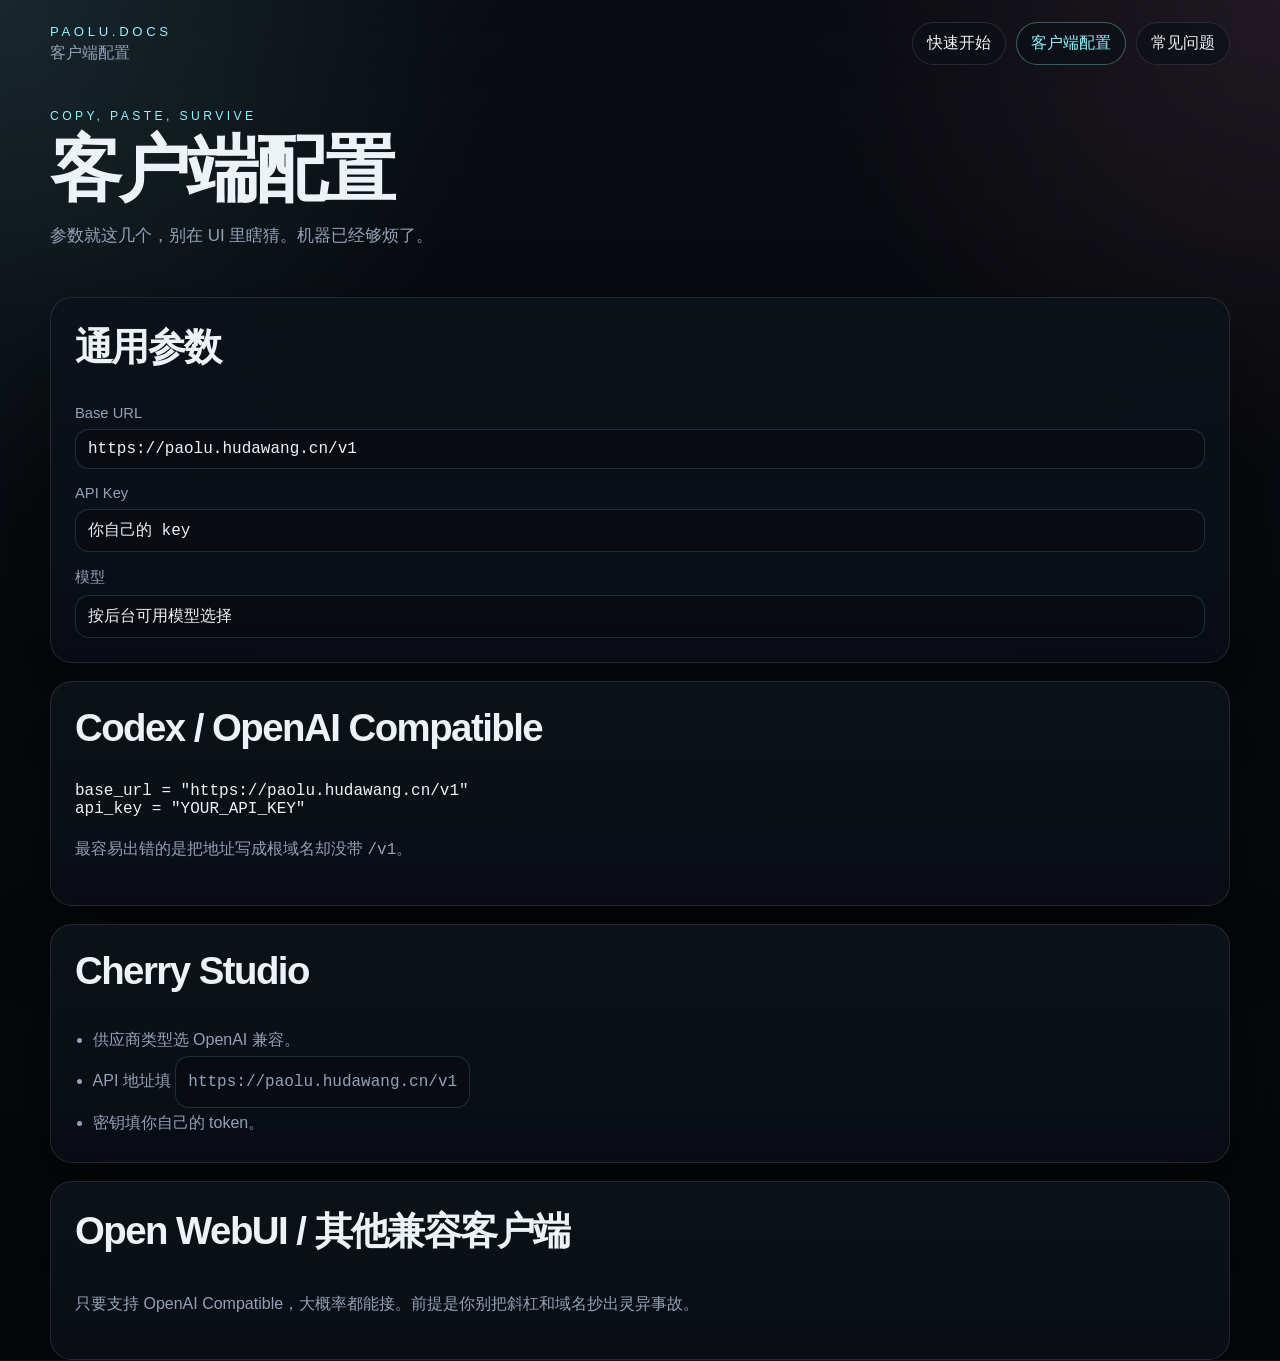
==== clients/index.html @ 4efce5a0 "docs: scaffold paolu help site" ====
<!doctype html>
<html lang="zh-CN">
<head>
  <meta charset="utf-8" />
  <meta name="viewport" content="width=device-width, initial-scale=1" />
  <title>客户端配置 · 虎哥跑路了</title>
  <meta name="description" content="常见客户端配置示例，少一点猜，多一点复制。" />
  <link rel="stylesheet" href="/styles/ghost.css" />
</head>
<body data-page="clients">
  <div class="noise"></div>
  <header class="site-header shell">
    <a class="brand" href="/">
      <span class="brand-mark">PAOLU.DOCS</span>
      <span class="brand-sub">客户端配置</span>
    </a>
    <nav class="top-nav">
      <a href="/quickstart/">快速开始</a>
      <a class="active" href="/clients/">客户端配置</a>
      <a href="/faq/">常见问题</a>
    </nav>
  </header>

  <main class="shell">
    <section class="section-head compact">
      <p class="eyebrow">Copy, Paste, Survive</p>
      <h1>客户端配置</h1>
      <p class="lead">参数就这几个，别在 UI 里瞎猜。机器已经够烦了。</p>
    </section>

    <section class="card-grid single-column">
      <article class="panel">
        <h2>通用参数</h2>
        <div class="kv-list">
          <div><span>Base URL</span><code data-copy>https://paolu.hudawang.cn/v1</code></div>
          <div><span>API Key</span><code>你自己的 key</code></div>
          <div><span>模型</span><code>按后台可用模型选择</code></div>
        </div>
      </article>

      <article class="panel">
        <h2>Codex / OpenAI Compatible</h2>
        <pre><code>base_url = "https://paolu.hudawang.cn/v1"
api_key = "YOUR_API_KEY"</code></pre>
        <p class="muted">最容易出错的是把地址写成根域名却没带 <code>/v1</code>。</p>
      </article>

      <article class="panel">
        <h2>Cherry Studio</h2>
        <ul class="checklist">
          <li>供应商类型选 OpenAI 兼容。</li>
          <li>API 地址填 <code data-copy>https://paolu.hudawang.cn/v1</code></li>
          <li>密钥填你自己的 token。</li>
        </ul>
      </article>

      <article class="panel">
        <h2>Open WebUI / 其他兼容客户端</h2>
        <p>只要支持 OpenAI Compatible，大概率都能接。前提是你别把斜杠和域名抄出灵异事故。</p>
      </article>
    </section>
  </main>

  <script src="/scripts/app.js" defer></script>
</body>
</html>
---- styles/ghost.css ----
:root {
  color-scheme: dark;
  --bg: #07090d;
  --panel: rgba(12, 16, 24, 0.9);
  --panel-2: rgba(16, 22, 32, 0.94);
  --text: #edf2f7;
  --muted: #93a2b8;
  --line: rgba(148, 163, 184, 0.18);
  --accent: #91f3ff;
  --accent-2: #fd90b7;
  --danger: #ff8d8d;
  --shadow: 0 30px 80px rgba(0, 0, 0, 0.42);
  --radius: 22px;
}

* {
  box-sizing: border-box;
}

html {
  scroll-behavior: smooth;
}

body {
  margin: 0;
  min-height: 100vh;
  color: var(--text);
  font-family: "Segoe UI", "PingFang SC", "Microsoft YaHei", sans-serif;
  background:
    radial-gradient(circle at top left, rgba(145, 243, 255, 0.12), transparent 28%),
    radial-gradient(circle at top right, rgba(253, 144, 183, 0.1), transparent 26%),
    linear-gradient(180deg, #080b10 0%, #05070a 100%);
}

body::before {
  content: "";
  position: fixed;
  inset: 0;
  pointer-events: none;
  background:
    linear-gradient(rgba(255, 255, 255, 0.015) 1px, transparent 1px),
    linear-gradient(90deg, rgba(255, 255, 255, 0.015) 1px, transparent 1px);
  background-size: 24px 24px;
  mask-image: linear-gradient(180deg, rgba(255, 255, 255, 0.5), transparent 85%);
}

.noise {
  position: fixed;
  inset: 0;
  pointer-events: none;
  opacity: 0.16;
  background-image:
    radial-gradient(circle at 20% 20%, rgba(255, 255, 255, 0.08) 0 1px, transparent 1px),
    radial-gradient(circle at 80% 30%, rgba(255, 255, 255, 0.06) 0 1px, transparent 1px),
    radial-gradient(circle at 10% 70%, rgba(255, 255, 255, 0.04) 0 1px, transparent 1px);
  background-size: 180px 180px;
}

a {
  color: inherit;
  text-decoration: none;
}

code,
pre {
  font-family: Consolas, "SFMono-Regular", monospace;
}

.shell {
  width: min(1180px, calc(100% - 32px));
  margin: 0 auto;
}

.site-header {
  display: flex;
  align-items: center;
  justify-content: space-between;
  gap: 20px;
  padding: 22px 0;
  position: sticky;
  top: 0;
  z-index: 10;
  backdrop-filter: blur(18px);
}

.brand {
  display: grid;
  gap: 4px;
}

.brand-mark {
  font-size: 0.82rem;
  letter-spacing: 0.28em;
  color: var(--accent);
}

.brand-sub,
.muted,
.status-tip,
.terminal-note {
  color: var(--muted);
}

.top-nav {
  display: flex;
  gap: 10px;
  flex-wrap: wrap;
}

.top-nav a {
  padding: 10px 14px;
  border: 1px solid var(--line);
  border-radius: 999px;
  background: rgba(12, 16, 24, 0.72);
}

.top-nav a.active,
.top-nav a:hover {
  border-color: rgba(145, 243, 255, 0.34);
  color: var(--accent);
}

.hero {
  display: grid;
  grid-template-columns: minmax(0, 1.4fr) minmax(320px, 0.8fr);
  gap: 22px;
  padding: 48px 0 28px;
}

.hero-copy,
.panel,
.status-card,
.info-card,
.terminal,
.sidebar,
.faq-item {
  border: 1px solid var(--line);
  background: linear-gradient(180deg, rgba(13, 18, 26, 0.96), rgba(10, 14, 22, 0.9));
  border-radius: var(--radius);
  box-shadow: var(--shadow);
}

.hero-copy {
  padding: 34px;
}

.status-card {
  padding: 24px;
}

.eyebrow {
  margin: 0 0 12px;
  text-transform: uppercase;
  letter-spacing: 0.28em;
  font-size: 0.76rem;
  color: var(--accent);
}

h1,
h2,
h3,
p {
  margin-top: 0;
}

h1 {
  margin-bottom: 16px;
  font-size: clamp(2.8rem, 5.6vw, 5rem);
  line-height: 0.96;
  letter-spacing: -0.05em;
}

h2 {
  font-size: clamp(1.8rem, 3vw, 2.5rem);
  letter-spacing: -0.04em;
}

h3 {
  font-size: 1.15rem;
}

.lead {
  max-width: 760px;
  font-size: 1.06rem;
  line-height: 1.9;
  color: var(--muted);
}

.cta-row {
  display: flex;
  gap: 12px;
  flex-wrap: wrap;
  margin-top: 26px;
}

.button {
  display: inline-flex;
  align-items: center;
  justify-content: center;
  padding: 13px 20px;
  border-radius: 999px;
  border: 1px solid var(--line);
}

.button-primary {
  background: linear-gradient(90deg, var(--accent), #b8fbff);
  color: #020507;
  font-weight: 700;
}

.button-ghost:hover {
  border-color: rgba(145, 243, 255, 0.34);
}

.status-label {
  margin-bottom: 18px;
  color: var(--muted);
}

.status-block {
  display: grid;
  gap: 6px;
  margin-bottom: 16px;
}

.status-block span,
.kv-list span {
  color: var(--muted);
  font-size: 0.92rem;
}

code[data-copy],
.kv-list code {
  display: inline-block;
  padding: 10px 12px;
  border-radius: 14px;
  border: 1px solid rgba(145, 243, 255, 0.16);
  background: rgba(8, 12, 18, 0.9);
  cursor: pointer;
}

.section {
  padding: 18px 0 28px;
}

.section-head {
  margin-bottom: 20px;
}

.section-head.compact {
  padding: 22px 0 8px;
}

.card-grid {
  display: grid;
  grid-template-columns: repeat(3, minmax(0, 1fr));
  gap: 18px;
}

.card-grid.single-column {
  grid-template-columns: 1fr;
}

.info-card,
.panel,
.faq-item {
  padding: 24px;
}

.info-card p,
.panel p,
.faq-item p {
  color: var(--muted);
  line-height: 1.85;
}

.split-layout {
  display: grid;
  grid-template-columns: repeat(2, minmax(0, 1fr));
  gap: 18px;
}

.checklist,
.steps {
  margin: 0;
  padding-left: 1.1rem;
  line-height: 1.9;
  color: var(--muted);
}

.terminal {
  padding: 0;
  overflow: hidden;
}

.terminal-bar {
  display: flex;
  gap: 8px;
  padding: 14px 18px;
  border-bottom: 1px solid var(--line);
}

.terminal-bar span {
  width: 12px;
  height: 12px;
  border-radius: 999px;
  background: rgba(255, 255, 255, 0.2);
}

.terminal pre {
  margin: 0;
  padding: 22px;
  overflow: auto;
  color: #cffafe;
}

.terminal-note {
  padding: 0 22px 22px;
}

.docs-layout {
  display: grid;
  grid-template-columns: 240px minmax(0, 1fr);
  gap: 22px;
  padding: 20px 0 40px;
}

.sidebar {
  padding: 20px;
  position: sticky;
  top: 96px;
  height: fit-content;
}

.sidebar-title {
  margin-bottom: 14px;
  color: var(--text);
}

.sidebar a {
  display: block;
  padding: 10px 0;
  color: var(--muted);
}

.sidebar a:hover {
  color: var(--accent);
}

.doc-content {
  padding-bottom: 48px;
}

.doc-section {
  padding: 18px 0;
}

.stack {
  display: grid;
  gap: 16px;
}

.kv-list {
  display: grid;
  gap: 16px;
}

.kv-list div {
  display: grid;
  gap: 8px;
}

.faq-list {
  display: grid;
  gap: 18px;
  padding-bottom: 40px;
}

.site-footer {
  padding: 12px 0 40px;
}

.copied-tip {
  position: fixed;
  right: 20px;
  bottom: 20px;
  padding: 12px 16px;
  border-radius: 14px;
  background: rgba(12, 16, 24, 0.94);
  border: 1px solid rgba(145, 243, 255, 0.22);
  color: var(--text);
  box-shadow: var(--shadow);
}

@media (max-width: 980px) {
  .hero,
  .split-layout,
  .docs-layout,
  .card-grid {
    grid-template-columns: 1fr;
  }

  .site-header {
    position: static;
    align-items: flex-start;
    flex-direction: column;
  }

  .sidebar {
    position: static;
  }
}

@media (max-width: 640px) {
  .shell {
    width: min(100% - 20px, 1180px);
  }

  h1 {
    font-size: 2.45rem;
  }

  .hero-copy,
  .status-card,
  .info-card,
  .panel,
  .faq-item {
    padding: 20px;
  }
}
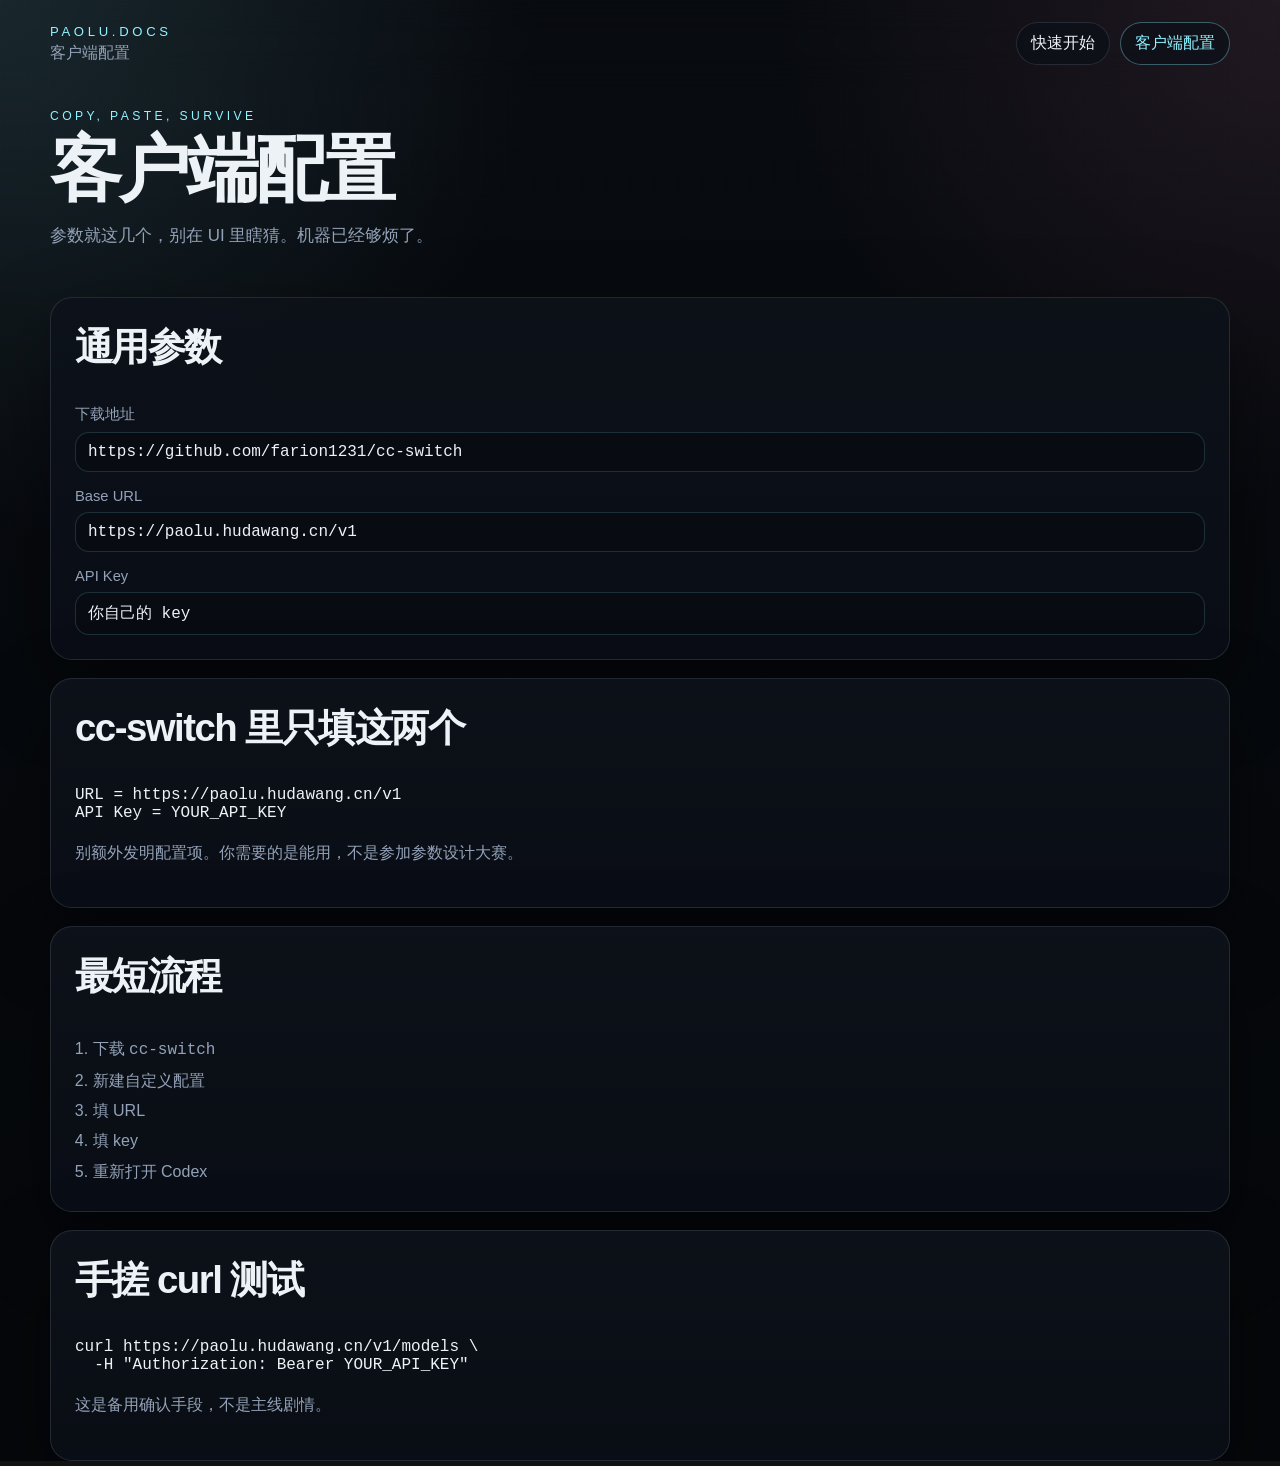
==== commit 4d75c5c1: "docs: simplify cc-switch setup guide" ====
--- a/clients/index.html
+++ b/clients/index.html
@@ -17,7 +17,6 @@
     <nav class="top-nav">
       <a href="/quickstart/">快速开始</a>
       <a class="active" href="/clients/">客户端配置</a>
-      <a href="/faq/">常见问题</a>
     </nav>
   </header>
 
@@ -32,31 +31,35 @@
       <article class="panel">
         <h2>通用参数</h2>
         <div class="kv-list">
+          <div><span>下载地址</span><code data-copy>https://github.com/farion1231/cc-switch</code></div>
           <div><span>Base URL</span><code data-copy>https://paolu.hudawang.cn/v1</code></div>
           <div><span>API Key</span><code>你自己的 key</code></div>
-          <div><span>模型</span><code>按后台可用模型选择</code></div>
         </div>
       </article>
 
       <article class="panel">
-        <h2>Codex / OpenAI Compatible</h2>
-        <pre><code>base_url = "https://paolu.hudawang.cn/v1"
-api_key = "YOUR_API_KEY"</code></pre>
-        <p class="muted">最容易出错的是把地址写成根域名却没带 <code>/v1</code>。</p>
+        <h2>cc-switch 里只填这两个</h2>
+        <pre><code>URL = https://paolu.hudawang.cn/v1
+API Key = YOUR_API_KEY</code></pre>
+        <p class="muted">别额外发明配置项。你需要的是能用，不是参加参数设计大赛。</p>
       </article>
 
       <article class="panel">
-        <h2>Cherry Studio</h2>
-        <ul class="checklist">
-          <li>供应商类型选 OpenAI 兼容。</li>
-          <li>API 地址填 <code data-copy>https://paolu.hudawang.cn/v1</code></li>
-          <li>密钥填你自己的 token。</li>
-        </ul>
+        <h2>最短流程</h2>
+        <ol class="steps">
+          <li>下载 <code>cc-switch</code></li>
+          <li>新建自定义配置</li>
+          <li>填 URL</li>
+          <li>填 key</li>
+          <li>重新打开 Codex</li>
+        </ol>
       </article>
 
       <article class="panel">
-        <h2>Open WebUI / 其他兼容客户端</h2>
-        <p>只要支持 OpenAI Compatible，大概率都能接。前提是你别把斜杠和域名抄出灵异事故。</p>
+        <h2>手搓 curl 测试</h2>
+        <pre><code>curl https://paolu.hudawang.cn/v1/models \
+  -H "Authorization: Bearer YOUR_API_KEY"</code></pre>
+        <p class="muted">这是备用确认手段，不是主线剧情。</p>
       </article>
     </section>
   </main>
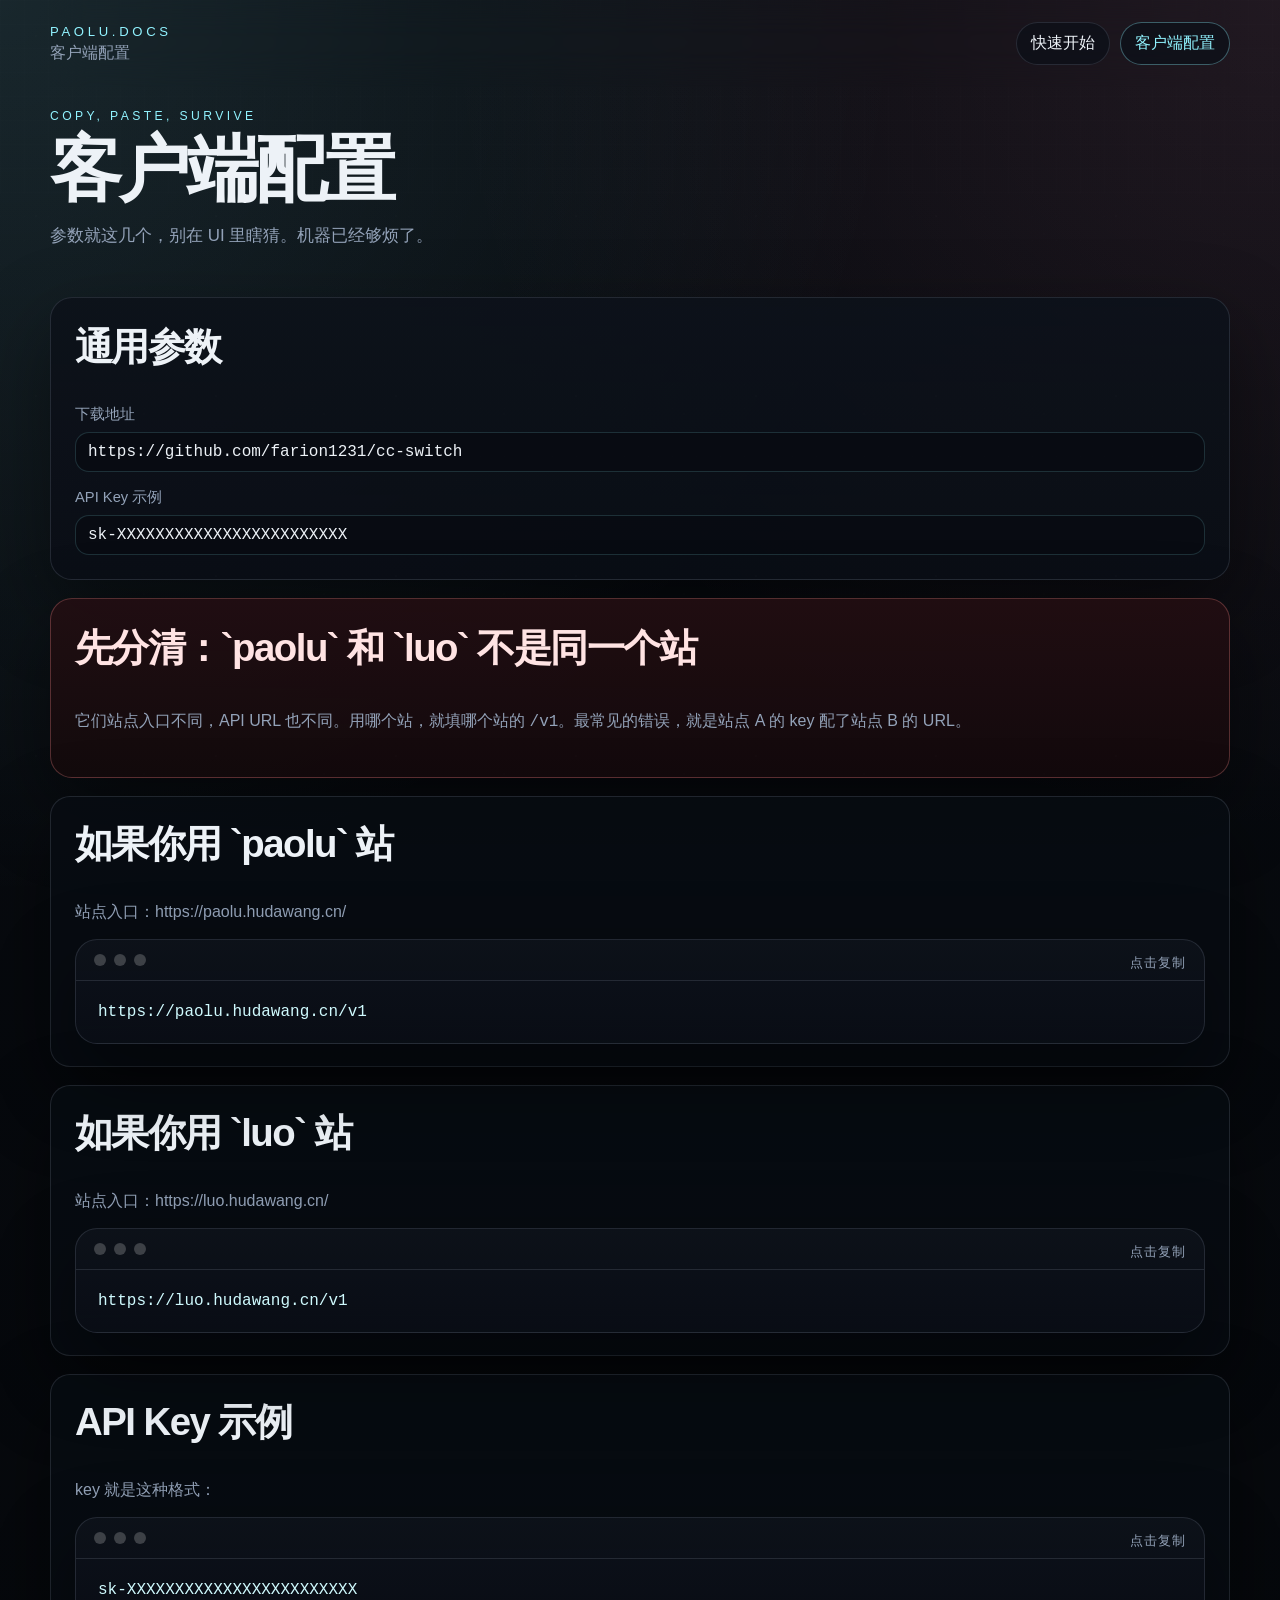
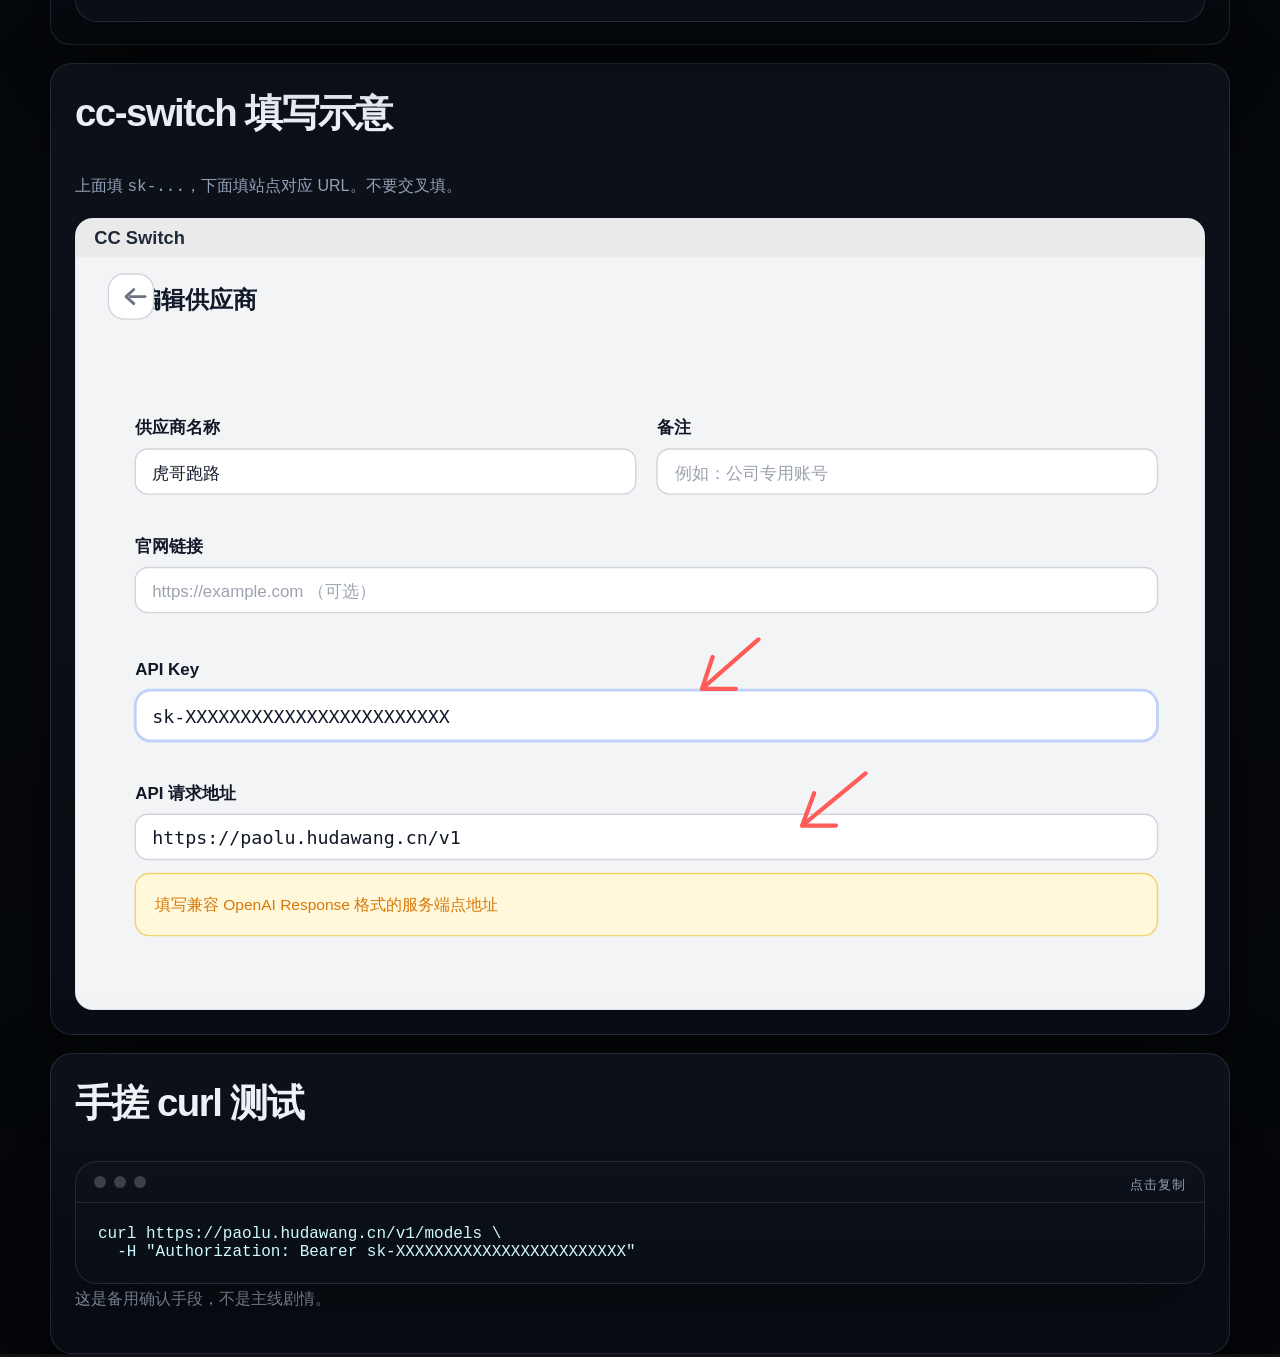
==== commit 2b325a7d: "docs: clarify site urls and copy blocks" ====
--- a/clients/index.html
+++ b/clients/index.html
@@ -32,33 +32,63 @@
         <h2>通用参数</h2>
         <div class="kv-list">
           <div><span>下载地址</span><code data-copy>https://github.com/farion1231/cc-switch</code></div>
-          <div><span>Base URL</span><code data-copy>https://paolu.hudawang.cn/v1</code></div>
-          <div><span>API Key</span><code>你自己的 key</code></div>
+          <div><span>API Key 示例</span><code data-copy>sk-XXXXXXXXXXXXXXXXXXXXXXXX</code></div>
         </div>
       </article>
 
-      <article class="panel">
-        <h2>cc-switch 里只填这两个</h2>
-        <pre><code>URL = https://paolu.hudawang.cn/v1
-API Key = YOUR_API_KEY</code></pre>
-        <p class="muted">别额外发明配置项。你需要的是能用，不是参加参数设计大赛。</p>
+      <article class="panel warning-panel">
+        <h2>先分清：`paolu` 和 `luo` 不是同一个站</h2>
+        <p>它们站点入口不同，API URL 也不同。用哪个站，就填哪个站的 <code>/v1</code>。最常见的错误，就是站点 A 的 key 配了站点 B 的 URL。</p>
       </article>
 
-      <article class="panel">
-        <h2>最短流程</h2>
-        <ol class="steps">
-          <li>下载 <code>cc-switch</code></li>
-          <li>新建自定义配置</li>
-          <li>填 URL</li>
-          <li>填 key</li>
-          <li>重新打开 Codex</li>
-        </ol>
+      <article class="code-card">
+        <h2>如果你用 `paolu` 站</h2>
+        <p>站点入口：<a href="https://paolu.hudawang.cn/" target="_blank" rel="noreferrer">https://paolu.hudawang.cn/</a></p>
+        <div class="terminal copy-block" data-copy-block="https://paolu.hudawang.cn/v1">
+          <div class="terminal-bar">
+            <span></span><span></span><span></span>
+          </div>
+          <pre><code>https://paolu.hudawang.cn/v1</code></pre>
+        </div>
+      </article>
+
+      <article class="code-card">
+        <h2>如果你用 `luo` 站</h2>
+        <p>站点入口：<a href="https://luo.hudawang.cn/" target="_blank" rel="noreferrer">https://luo.hudawang.cn/</a></p>
+        <div class="terminal copy-block" data-copy-block="https://luo.hudawang.cn/v1">
+          <div class="terminal-bar">
+            <span></span><span></span><span></span>
+          </div>
+          <pre><code>https://luo.hudawang.cn/v1</code></pre>
+        </div>
+      </article>
+
+      <article class="code-card">
+        <h2>API Key 示例</h2>
+        <p>key 就是这种格式：</p>
+        <div class="terminal copy-block" data-copy-block="sk-XXXXXXXXXXXXXXXXXXXXXXXX">
+          <div class="terminal-bar">
+            <span></span><span></span><span></span>
+          </div>
+          <pre><code>sk-XXXXXXXXXXXXXXXXXXXXXXXX</code></pre>
+        </div>
+      </article>
+
+      <article class="panel figure-panel">
+        <h2>cc-switch 填写示意</h2>
+        <p class="muted">上面填 <code>sk-...</code>，下面填站点对应 URL。不要交叉填。</p>
+        <img src="/assets/cc-switch-example.svg" alt="CC Switch 配置示意图" />
       </article>
 
       <article class="panel">
         <h2>手搓 curl 测试</h2>
-        <pre><code>curl https://paolu.hudawang.cn/v1/models \
-  -H "Authorization: Bearer YOUR_API_KEY"</code></pre>
+        <div class="terminal copy-block" data-copy-block="curl https://paolu.hudawang.cn/v1/models &#10;  -H &quot;Authorization: Bearer sk-XXXXXXXXXXXXXXXXXXXXXXXX&quot;">
+          <div class="terminal-bar">
+            <span></span><span></span><span></span>
+          </div>
+          <pre><code>curl https://paolu.hudawang.cn/v1/models \
+  -H "Authorization: Bearer sk-XXXXXXXXXXXXXXXXXXXXXXXX"</code></pre>
+        </div>
         <p class="muted">这是备用确认手段，不是主线剧情。</p>
       </article>
     </section>
--- a/styles/ghost.css
+++ b/styles/ghost.css
@@ -133,7 +133,11 @@
 .info-card,
 .terminal,
 .sidebar,
-.faq-item {
+.faq-item,
+.status-hero-card,
+.status-rail-card,
+.service-card,
+.feed-item {
   border: 1px solid var(--line);
   background: linear-gradient(180deg, rgba(13, 18, 26, 0.96), rgba(10, 14, 22, 0.9));
   border-radius: var(--radius);
@@ -170,6 +174,11 @@
   letter-spacing: -0.05em;
 }
 
+.page-title {
+  font-size: clamp(2.4rem, 4.4vw, 4rem);
+  line-height: 1.02;
+}
+
 h2 {
   font-size: clamp(1.8rem, 3vw, 2.5rem);
   letter-spacing: -0.04em;
@@ -191,6 +200,37 @@
   gap: 12px;
   flex-wrap: wrap;
   margin-top: 26px;
+}
+
+.quick-links {
+  display: grid;
+  grid-template-columns: repeat(3, minmax(0, 1fr));
+  gap: 12px;
+  margin-top: 22px;
+}
+
+.quick-link {
+  display: grid;
+  gap: 6px;
+  padding: 16px 18px;
+  border-radius: 18px;
+  border: 1px solid rgba(145, 243, 255, 0.12);
+  background: rgba(8, 12, 18, 0.64);
+}
+
+.quick-link span {
+  color: var(--muted);
+  font-size: 0.86rem;
+}
+
+.quick-link strong {
+  font-size: 1rem;
+  color: var(--text);
+}
+
+.quick-link:hover {
+  border-color: rgba(145, 243, 255, 0.34);
+  transform: translateY(-1px);
 }
 
 .button {
@@ -239,8 +279,212 @@
   cursor: pointer;
 }
 
+.copy-block {
+  position: relative;
+  cursor: pointer;
+}
+
+.copy-block::after {
+  content: "点击复制";
+  position: absolute;
+  top: 14px;
+  right: 18px;
+  color: var(--muted);
+  font-size: 0.82rem;
+  letter-spacing: 0.08em;
+}
+
+.copy-block:hover::after {
+  color: var(--accent);
+}
+
+.warning-panel {
+  border: 1px solid rgba(255, 141, 141, 0.28);
+  background: linear-gradient(180deg, rgba(34, 14, 18, 0.94), rgba(20, 10, 12, 0.92));
+}
+
+.warning-panel h2,
+.warning-panel h3 {
+  color: #ffe3e3;
+}
+
+.code-stack {
+  display: grid;
+  gap: 18px;
+}
+
+.code-card {
+  padding: 22px 24px;
+  border-radius: 20px;
+  border: 1px solid var(--line);
+  background: rgba(8, 12, 18, 0.84);
+  box-shadow: var(--shadow);
+}
+
+.code-card p {
+  color: var(--muted);
+}
+
+.figure-panel {
+  padding: 24px;
+}
+
+.figure-panel img {
+  width: 100%;
+  display: block;
+  border-radius: 18px;
+  border: 1px solid var(--line);
+  background: #f3f4f6;
+}
+
 .section {
   padding: 18px 0 28px;
+}
+
+.status-overview {
+  display: grid;
+  grid-template-columns: minmax(0, 1.6fr) minmax(280px, 0.72fr);
+  gap: 18px;
+}
+
+.status-hero-card,
+.status-rail-card {
+  padding: 28px;
+}
+
+.status-hero-card {
+  display: grid;
+  gap: 20px;
+}
+
+.status-kicker,
+.feed-time,
+.service-host,
+.service-stats span {
+  color: var(--muted);
+}
+
+.status-title {
+  margin-bottom: 10px;
+  font-size: clamp(2rem, 3vw, 2.8rem);
+  letter-spacing: -0.04em;
+}
+
+.status-title.is-operational,
+.status-pill.is-operational {
+  color: #7ef0a3;
+}
+
+.status-title.is-degraded,
+.status-pill.is-degraded {
+  color: #ffd36f;
+}
+
+.status-title.is-outage,
+.status-pill.is-outage {
+  color: #ff8d8d;
+}
+
+.status-meta-grid,
+.service-stats {
+  display: grid;
+  grid-template-columns: repeat(3, minmax(0, 1fr));
+  gap: 12px;
+}
+
+.service-stats {
+  grid-template-columns: repeat(2, minmax(0, 1fr));
+}
+
+.status-meta-box {
+  padding: 16px 18px;
+  border-radius: 18px;
+  background: rgba(8, 12, 18, 0.7);
+  border: 1px solid rgba(145, 243, 255, 0.12);
+}
+
+.status-meta-box span {
+  display: block;
+  margin-bottom: 8px;
+  color: var(--muted);
+  font-size: 0.88rem;
+}
+
+.status-grid,
+.status-feed {
+  display: grid;
+  gap: 18px;
+}
+
+.status-grid {
+  grid-template-columns: repeat(2, minmax(0, 1fr));
+}
+
+.service-card {
+  padding: 24px;
+}
+
+.service-head {
+  display: flex;
+  justify-content: space-between;
+  align-items: flex-start;
+  gap: 16px;
+  margin-bottom: 14px;
+}
+
+.service-name {
+  margin-bottom: 6px;
+  font-size: 1.2rem;
+}
+
+.service-summary {
+  color: var(--muted);
+  line-height: 1.8;
+}
+
+.status-pill {
+  display: inline-flex;
+  align-items: center;
+  padding: 10px 14px;
+  border-radius: 999px;
+  border: 1px solid currentColor;
+  font-size: 0.88rem;
+  white-space: nowrap;
+}
+
+.service-stats {
+  margin: 18px 0;
+}
+
+.service-stats div {
+  padding: 14px 16px;
+  border: 1px solid rgba(145, 243, 255, 0.1);
+  border-radius: 16px;
+  background: rgba(8, 12, 18, 0.58);
+}
+
+.service-stats strong {
+  display: block;
+  margin-top: 6px;
+  font-size: 1.06rem;
+}
+
+.service-link {
+  color: var(--accent);
+}
+
+.feed-item {
+  padding: 20px 22px;
+}
+
+.feed-item h3 {
+  margin-bottom: 8px;
+}
+
+.feed-item p:last-child {
+  margin-bottom: 0;
+  color: var(--muted);
+  line-height: 1.8;
 }
 
 .section-head {
@@ -396,7 +640,10 @@
   .hero,
   .split-layout,
   .docs-layout,
-  .card-grid {
+  .card-grid,
+  .quick-links,
+  .status-overview,
+  .status-grid {
     grid-template-columns: 1fr;
   }
 
@@ -424,7 +671,16 @@
   .status-card,
   .info-card,
   .panel,
-  .faq-item {
+  .faq-item,
+  .status-hero-card,
+  .status-rail-card,
+  .service-card,
+  .feed-item {
     padding: 20px;
   }
-}
+
+  .status-meta-grid,
+  .service-stats {
+    grid-template-columns: 1fr;
+  }
+}
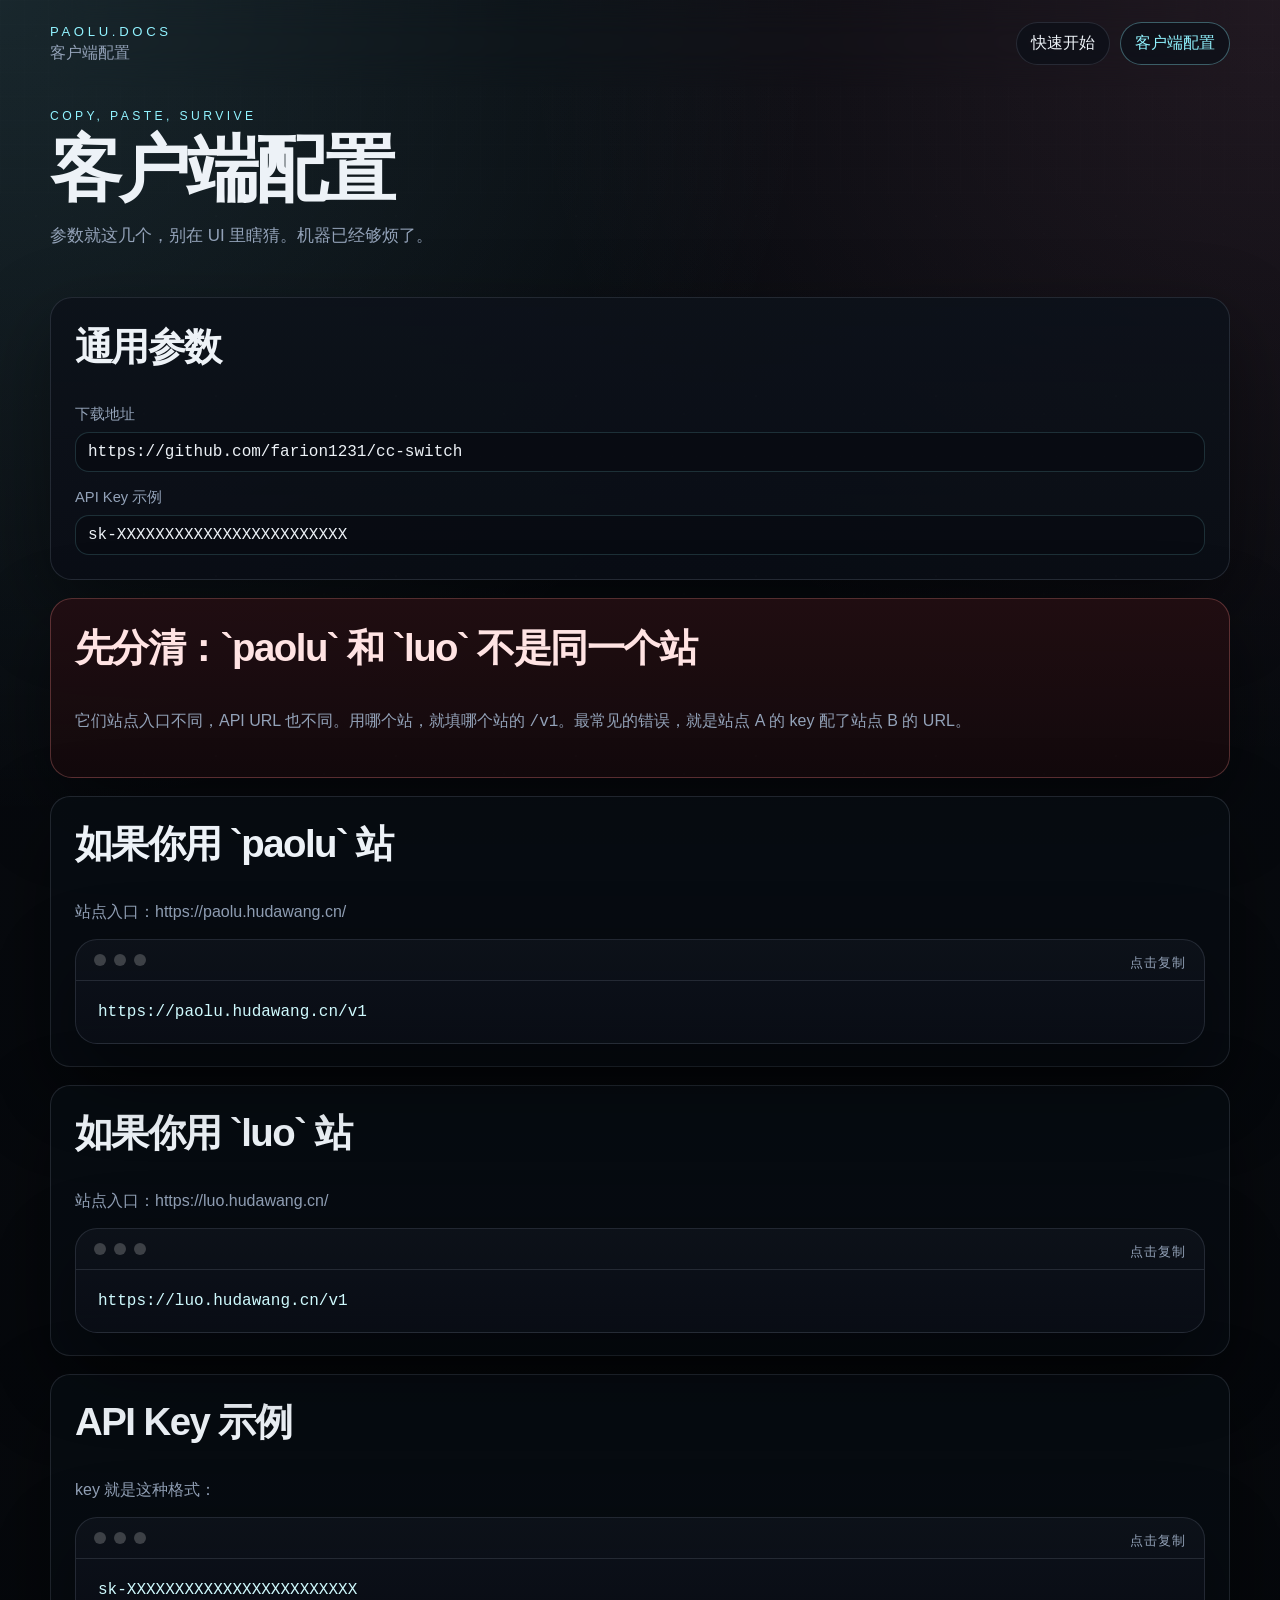
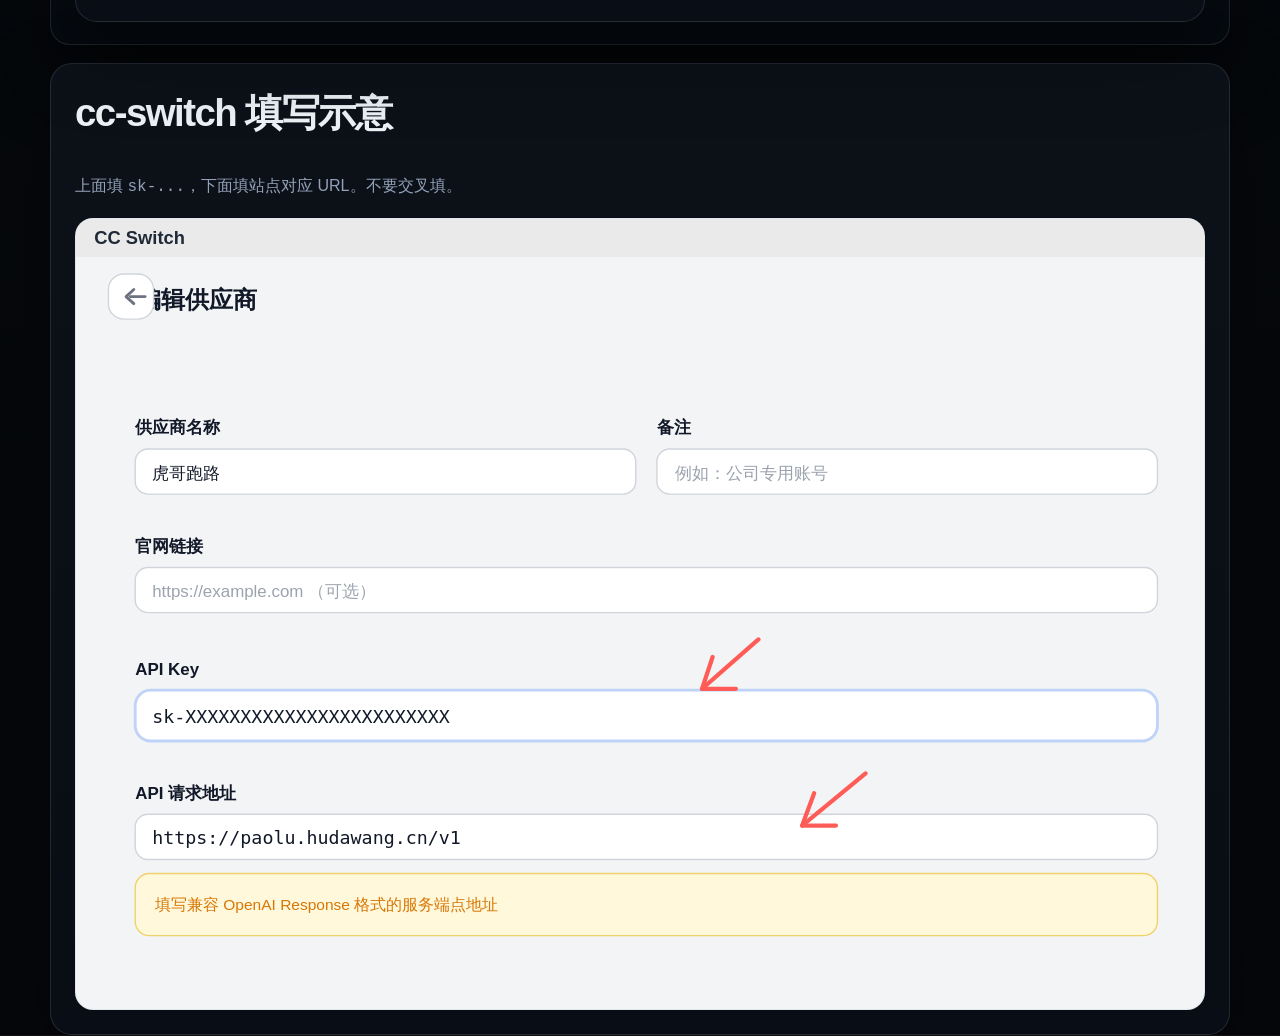
==== commit b438ed1c: "docs: remove curl testing sections" ====
--- a/clients/index.html
+++ b/clients/index.html
@@ -80,17 +80,6 @@
         <img src="/assets/cc-switch-example.svg" alt="CC Switch 配置示意图" />
       </article>
 
-      <article class="panel">
-        <h2>手搓 curl 测试</h2>
-        <div class="terminal copy-block" data-copy-block="curl https://paolu.hudawang.cn/v1/models &#10;  -H &quot;Authorization: Bearer sk-XXXXXXXXXXXXXXXXXXXXXXXX&quot;">
-          <div class="terminal-bar">
-            <span></span><span></span><span></span>
-          </div>
-          <pre><code>curl https://paolu.hudawang.cn/v1/models \
-  -H "Authorization: Bearer sk-XXXXXXXXXXXXXXXXXXXXXXXX"</code></pre>
-        </div>
-        <p class="muted">这是备用确认手段，不是主线剧情。</p>
-      </article>
     </section>
   </main>
 
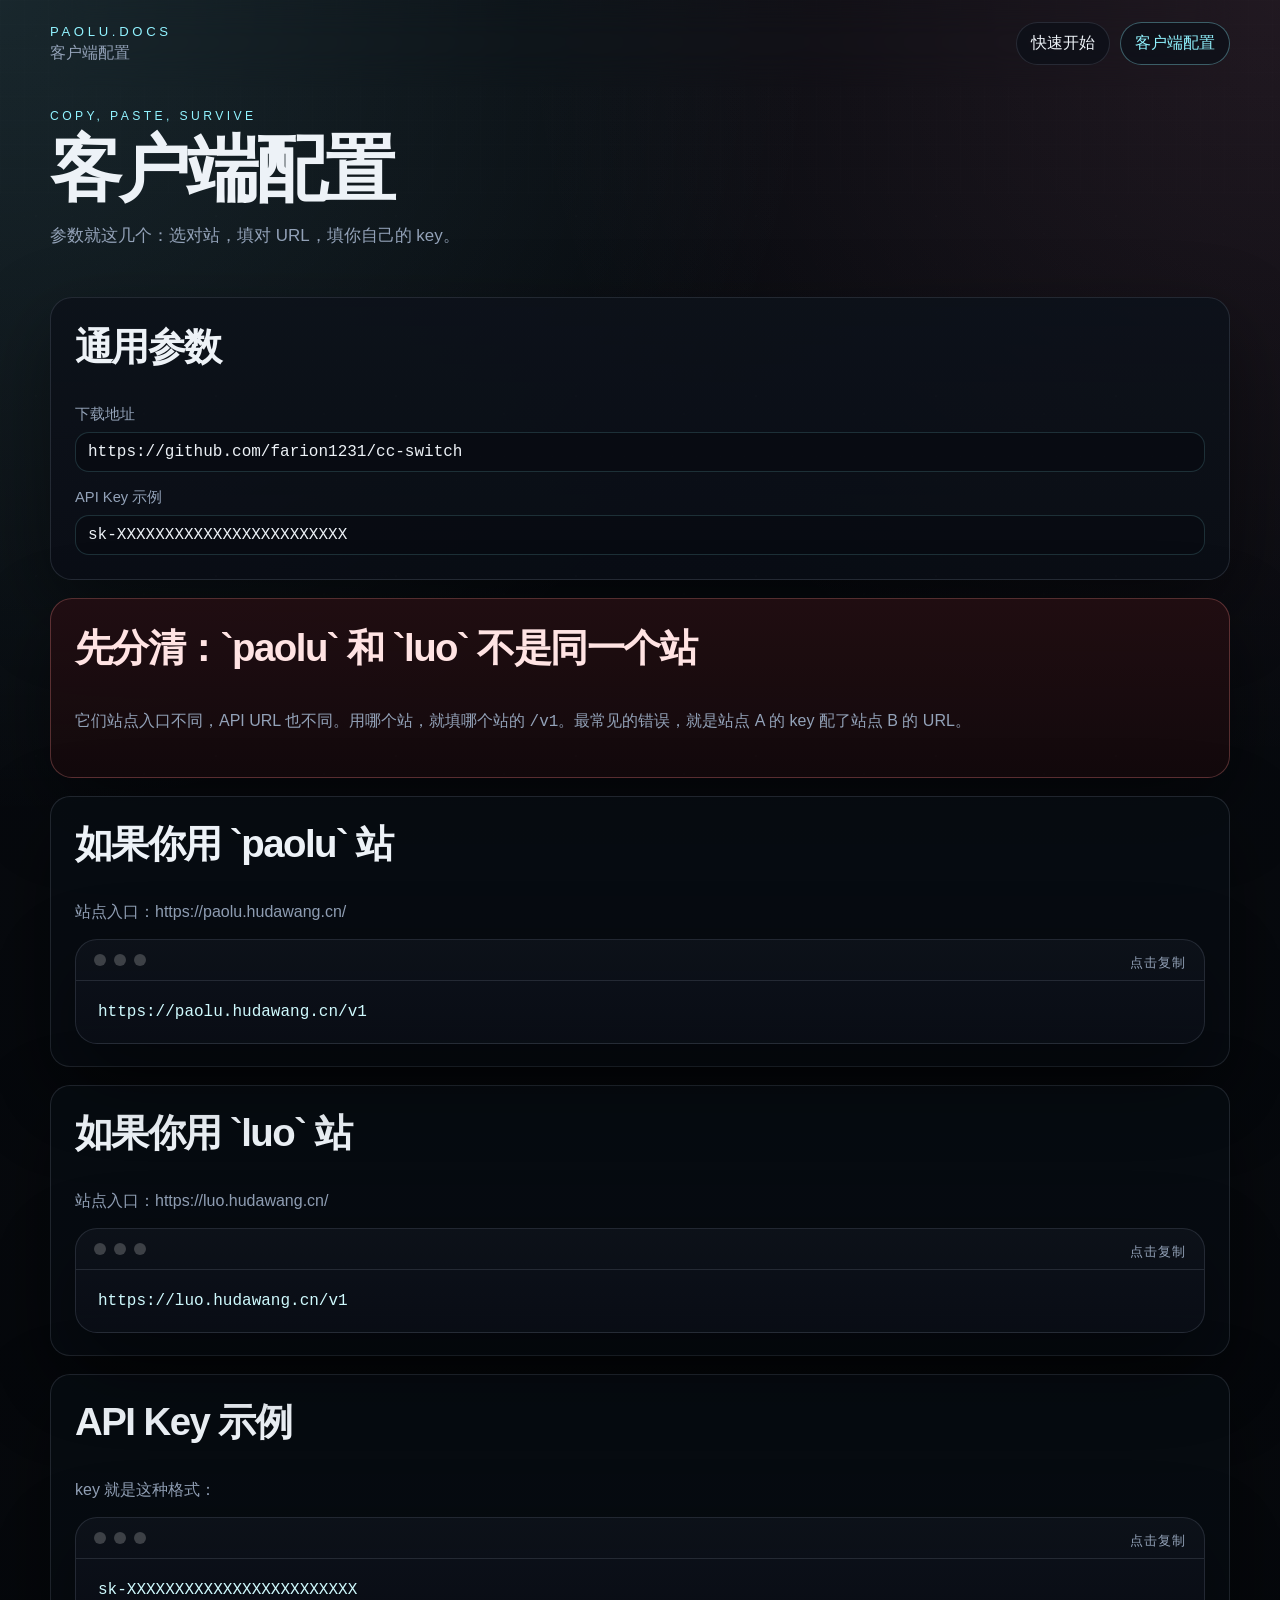
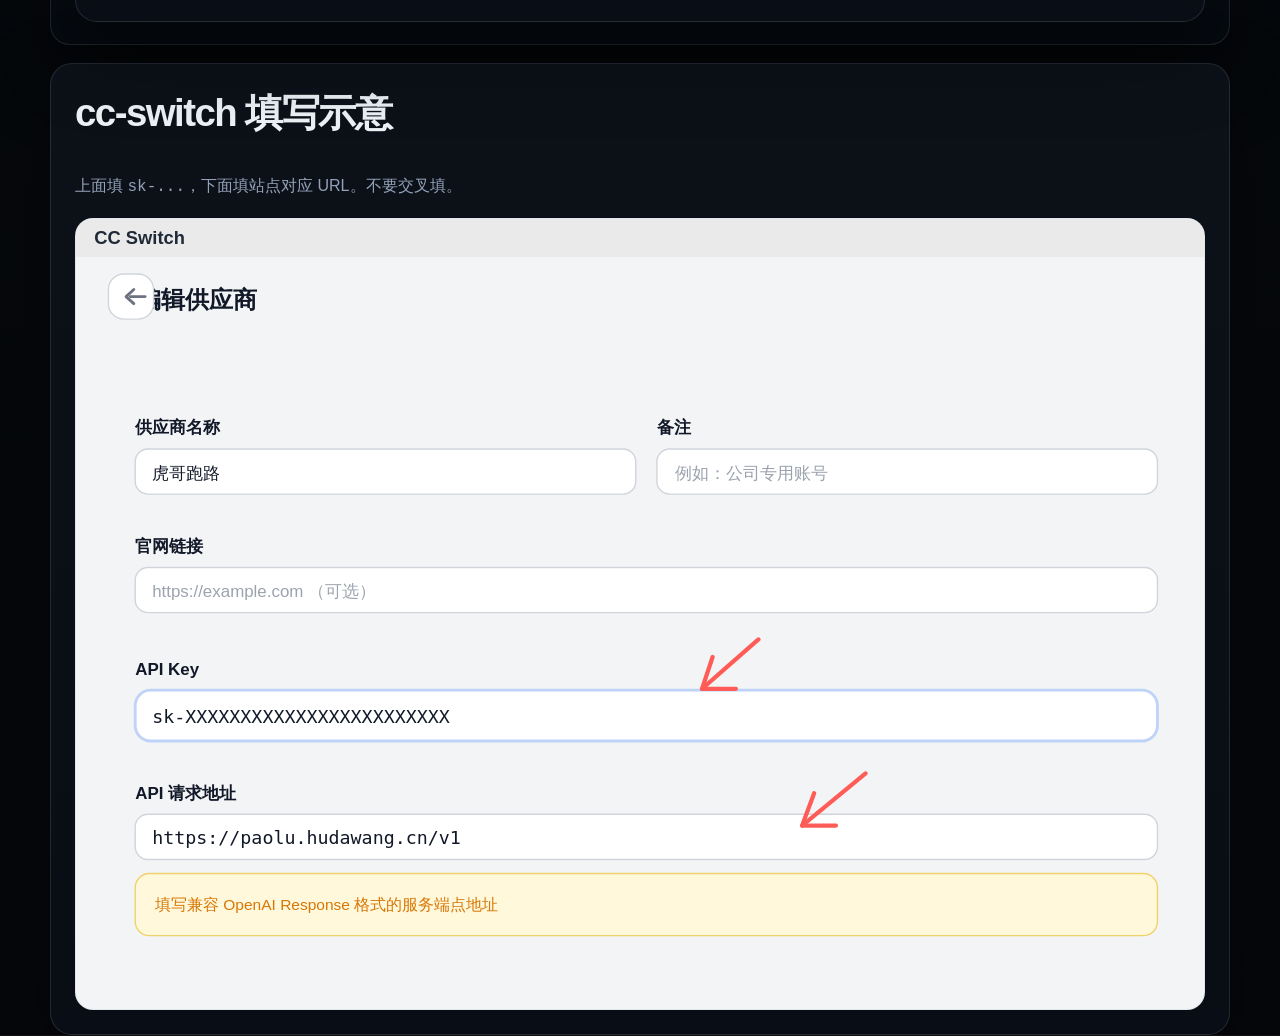
==== commit 47eaaca2: "docs: simplify homepage content" ====
--- a/clients/index.html
+++ b/clients/index.html
@@ -24,7 +24,7 @@
     <section class="section-head compact">
       <p class="eyebrow">Copy, Paste, Survive</p>
       <h1>客户端配置</h1>
-      <p class="lead">参数就这几个，别在 UI 里瞎猜。机器已经够烦了。</p>
+      <p class="lead">参数就这几个：选对站，填对 URL，填你自己的 key。</p>
     </section>
 
     <section class="card-grid single-column">
